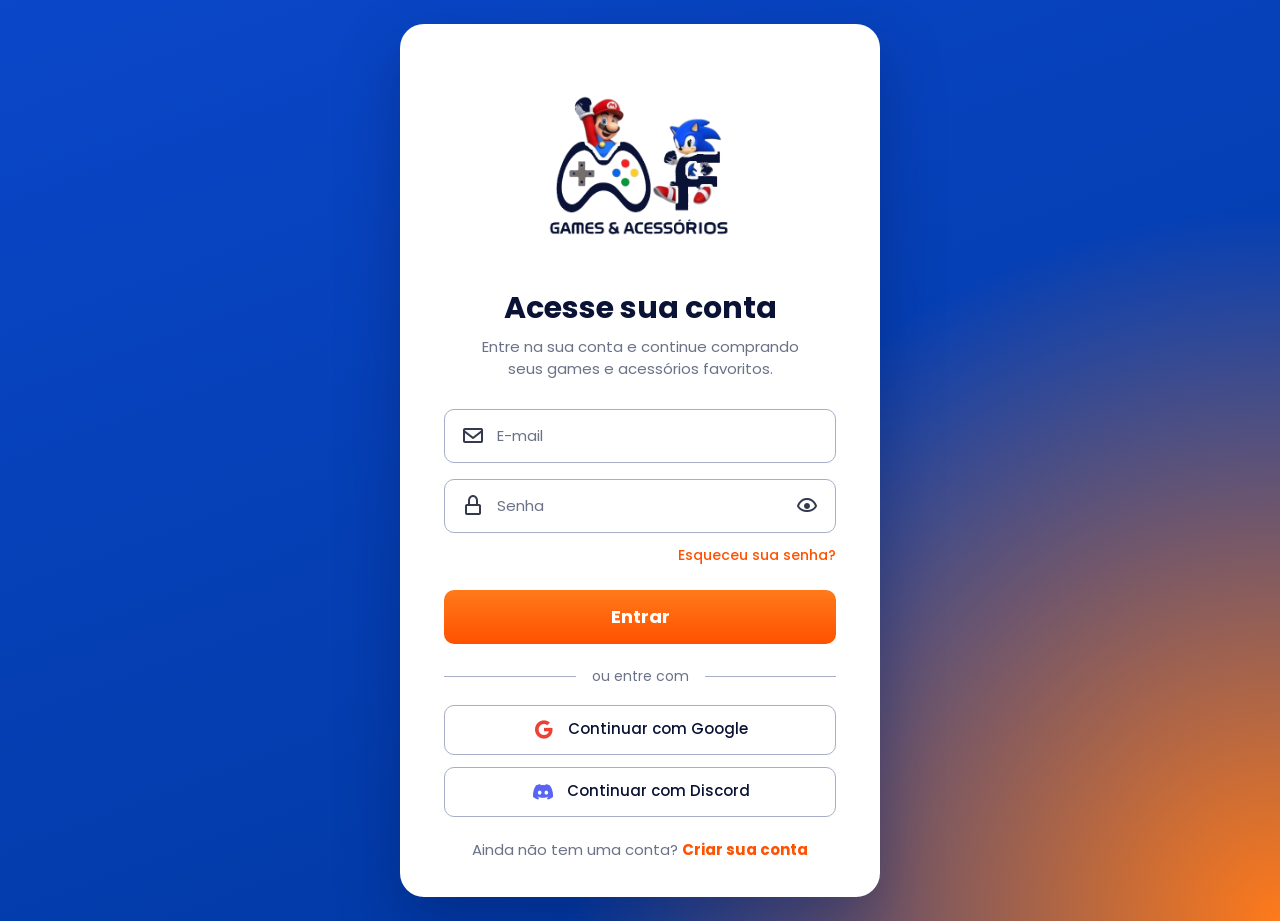
==== src/login.html @ 25a4b362 "first commit" ====
<!doctype html>
<html lang="pt-BR">
  <head>
    <meta charset="UTF-8" />
    <meta name="viewport" content="width=device-width, initial-scale=1.0" />
    <title>Entrar | Games e Acessórios</title>
    <link
      rel="stylesheet"
      href="https://unpkg.com/boxicons@2.1.4/css/boxicons.min.css"
    />
    <link rel="stylesheet" href="app.css" />
    <script src="js/script.js" defer></script>
  </head>
  <body class="login-page">
    <main class="login-card">
      <a class="login-logo" href="index.html" aria-label="Games e Acessórios">
        <img src="/public/images/logo-dark.png" alt="Games e Acessórios" />
      </a>

      <h1>Acesse sua conta</h1>
      <p class="login-subtitle">
        Entre na sua conta e continue comprando <br />seus games e acessórios
        favoritos.
      </p>

      <form class="login-form" method="post" novalidate>
        <label class="field">
          <span class="sr-only">E-mail</span>
          <i class="bx bx-envelope" aria-hidden="true"></i>
          <input
            type="email"
            name="email"
            placeholder="E-mail"
            autocomplete="email"
            required
          />
        </label>

        <label class="field">
          <span class="sr-only">Senha</span>
          <i class="bx bx-lock-alt" aria-hidden="true"></i>
          <input
            type="password"
            name="password"
            placeholder="Senha"
            autocomplete="current-password"
            required
          />
          <button
            type="button"
            class="field-toggle"
            aria-label="Mostrar senha"
            data-toggle-password
          >
            <i class="bx bx-show" aria-hidden="true"></i>
          </button>
        </label>

        <a class="forgot-link" href="#">Esqueceu sua senha?</a>

        <button class="login-submit" type="submit">Entrar</button>
      </form>

      <div class="login-divider"><span>ou entre com</span></div>

      <div class="login-social">
        <a class="social-button" href="#">
          <i class="bx bxl-google" aria-hidden="true"></i>
          Continuar com Google
        </a>
        <a class="social-button" href="#">
          <i class="bx bxl-discord-alt" aria-hidden="true"></i>
          Continuar com Discord
        </a>
      </div>

      <p class="login-signup">
        Ainda não tem uma conta? <a href="#">Criar sua conta</a>
      </p>
    </main>
  </body>
</html>
---- src/app.css ----
@import "css/settings/colors.css";
@import "css/settings/grid.css";
@import "css/home.css";
@import "css/login.css";
@import "css/cart.css";
@import "css/responsive.css";
@import url("https://fonts.googleapis.com/css2?family=Poppins:ital,wght@0,100;0,200;0,300;0,400;0,500;0,600;0,700;0,800;0,900;1,100;1,200;1,300;1,400;1,500;1,600;1,700;1,800;1,900&display=swap");

* {
  margin: 0;
  padding: 0;
  box-sizing: border-box;
}

body {
  font-family: "Poppins", sans-serif;
  background: var(--page-bg);
  color: var(--navy);
  line-height: 1.5;
}
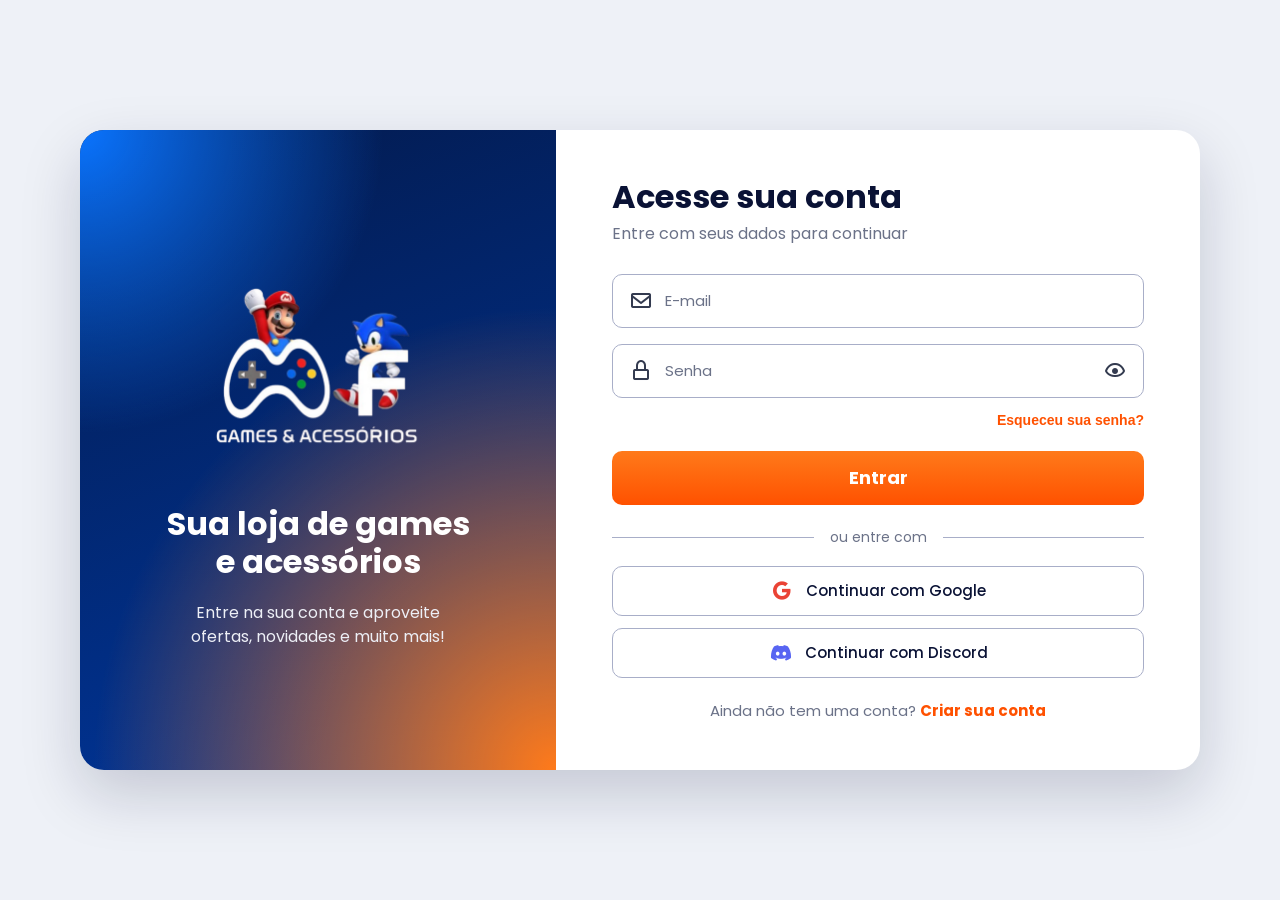
==== commit bcf0f897: "Finish project." ====
--- a/src/login.html
+++ b/src/login.html
@@ -13,70 +13,76 @@
   </head>
   <body class="login-page">
     <main class="login-card">
-      <a class="login-logo" href="index.html" aria-label="Games e Acessórios">
-        <img src="/public/images/logo-dark.png" alt="Games e Acessórios" />
-      </a>
+      <section class="login-brand">
+        <a class="login-logo" href="/src/index.html" aria-label="Games e Acessórios">
+          <img src="/public/images/logo.png" alt="Games e Acessórios" />
+        </a>
 
-      <h1>Acesse sua conta</h1>
-      <p class="login-subtitle">
-        Entre na sua conta e continue comprando <br />seus games e acessórios
-        favoritos.
-      </p>
+        <h2>Sua loja de games <br />e acessórios</h2>
+        <p>
+          Entre na sua conta e aproveite <br />ofertas, novidades e muito mais!
+        </p>
+      </section>
 
-      <form class="login-form" method="post" novalidate>
-        <label class="field">
-          <span class="sr-only">E-mail</span>
-          <i class="bx bx-envelope" aria-hidden="true"></i>
-          <input
-            type="email"
-            name="email"
-            placeholder="E-mail"
-            autocomplete="email"
-            required
-          />
-        </label>
+      <section class="login-panel">
+        <h1>Acesse sua conta</h1>
+        <p class="login-subtitle">Entre com seus dados para continuar</p>
 
-        <label class="field">
-          <span class="sr-only">Senha</span>
-          <i class="bx bx-lock-alt" aria-hidden="true"></i>
-          <input
-            type="password"
-            name="password"
-            placeholder="Senha"
-            autocomplete="current-password"
-            required
-          />
-          <button
-            type="button"
-            class="field-toggle"
-            aria-label="Mostrar senha"
-            data-toggle-password
-          >
-            <i class="bx bx-show" aria-hidden="true"></i>
-          </button>
-        </label>
+        <form class="login-form" method="post" novalidate>
+          <label class="field">
+            <span class="sr-only">E-mail</span>
+            <i class="bx bx-envelope" aria-hidden="true"></i>
+            <input
+              type="email"
+              name="email"
+              placeholder="E-mail"
+              autocomplete="email"
+              required
+            />
+          </label>
 
-        <a class="forgot-link" href="#">Esqueceu sua senha?</a>
+          <label class="field">
+            <span class="sr-only">Senha</span>
+            <i class="bx bx-lock-alt" aria-hidden="true"></i>
+            <input
+              type="password"
+              name="password"
+              placeholder="Senha"
+              autocomplete="current-password"
+              required
+            />
+            <button
+              type="button"
+              class="field-toggle"
+              aria-label="Mostrar senha"
+              data-toggle-password
+            >
+              <i class="bx bx-show" aria-hidden="true"></i>
+            </button>
+          </label>
 
-        <button class="login-submit" type="submit">Entrar</button>
-      </form>
+          <a class="forgot-link" href="#">Esqueceu sua senha?</a>
 
-      <div class="login-divider"><span>ou entre com</span></div>
+          <button class="login-submit" type="submit">Entrar</button>
+        </form>
 
-      <div class="login-social">
-        <a class="social-button" href="#">
-          <i class="bx bxl-google" aria-hidden="true"></i>
-          Continuar com Google
-        </a>
-        <a class="social-button" href="#">
-          <i class="bx bxl-discord-alt" aria-hidden="true"></i>
-          Continuar com Discord
-        </a>
-      </div>
+        <div class="login-divider"><span>ou entre com</span></div>
 
-      <p class="login-signup">
-        Ainda não tem uma conta? <a href="#">Criar sua conta</a>
-      </p>
+        <div class="login-social">
+          <a class="social-button" href="#">
+            <i class="bx bxl-google" aria-hidden="true"></i>
+            Continuar com Google
+          </a>
+          <a class="social-button" href="#">
+            <i class="bx bxl-discord-alt" aria-hidden="true"></i>
+            Continuar com Discord
+          </a>
+        </div>
+
+        <p class="login-signup">
+          Ainda não tem uma conta? <a href="#">Criar sua conta</a>
+        </p>
+      </section>
     </main>
   </body>
 </html>
--- a/src/app.css
+++ b/src/app.css
@@ -3,6 +3,7 @@
 @import "css/home.css";
 @import "css/login.css";
 @import "css/cart.css";
+@import "css/products.css";
 @import "css/responsive.css";
 @import url("https://fonts.googleapis.com/css2?family=Poppins:ital,wght@0,100;0,200;0,300;0,400;0,500;0,600;0,700;0,800;0,900;1,100;1,200;1,300;1,400;1,500;1,600;1,700;1,800;1,900&display=swap");
 
